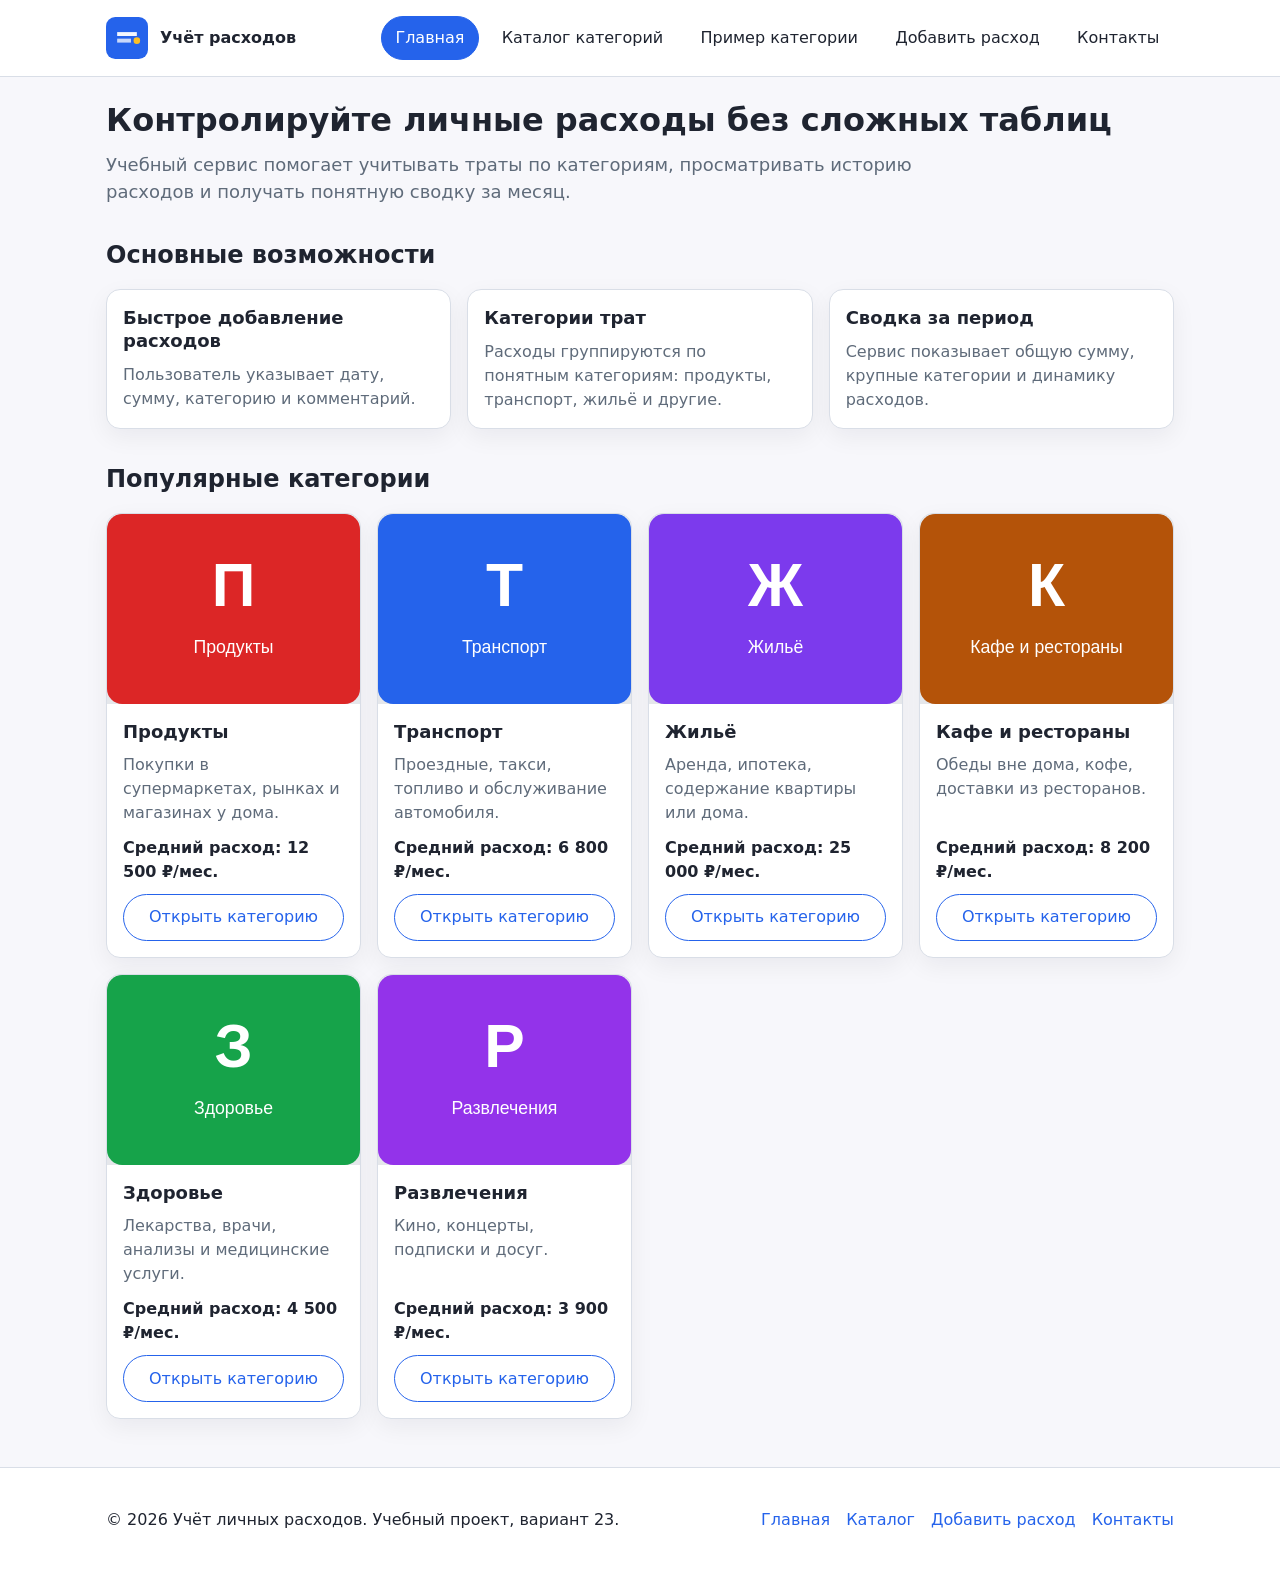
==== site/index.html @ f247008b "Создание веб-приложения про учёту личных расходов" ====
<!DOCTYPE html>
<html lang="ru">
<head>
  <meta charset="UTF-8">
  <meta name="viewport" content="width=device-width, initial-scale=1.0">
  <meta name="description" content="Главная страница учебного веб-приложения для учёта личных расходов.">
  <title>Учёт личных расходов — главная</title>
  <link rel="stylesheet" href="css/style.css">
</head>
<body>
  <a class="skip-link" href="#main">Перейти к основному содержимому</a>

  <header class="site-header">
    <div class="header-inner">
      <a class="logo" href="index.html">
        <img src="images/logo.svg" alt="Логотип сервиса «Учёт расходов»">
        <span>Учёт расходов</span>
      </a>

      <nav class="main-nav" aria-label="Основная навигация">
        <ul>
          <li><a href="index.html" aria-current="page">Главная</a></li>
          <li><a href="catalog.html">Каталог категорий</a></li>
          <li><a href="category.html">Пример категории</a></li>
          <li><a href="add.html">Добавить расход</a></li>
          <li><a href="contacts.html">Контакты</a></li>
        </ul>
      </nav>
    </div>
  </header>

  <main id="main">
    <h1 class="page-title">Контролируйте личные расходы без сложных таблиц</h1>
    <p class="lead">
      Учебный сервис помогает учитывать траты по категориям, просматривать историю
      расходов и получать понятную сводку за месяц.
    </p>

    <section class="section" aria-labelledby="features-title">
      <h2 id="features-title" class="section-title">Основные возможности</h2>
      <div class="grid">
        <article class="card">
          <div class="card-body">
            <h3 class="card-title">Быстрое добавление расходов</h3>
            <p class="card-text">
              Пользователь указывает дату, сумму, категорию и комментарий.
            </p>
          </div>
        </article>

        <article class="card">
          <div class="card-body">
            <h3 class="card-title">Категории трат</h3>
            <p class="card-text">
              Расходы группируются по понятным категориям: продукты, транспорт, жильё и другие.
            </p>
          </div>
        </article>

        <article class="card">
          <div class="card-body">
            <h3 class="card-title">Сводка за период</h3>
            <p class="card-text">
              Сервис показывает общую сумму, крупные категории и динамику расходов.
            </p>
          </div>
        </article>
      </div>
    </section>

    <section class="section" aria-labelledby="popular-title">
      <h2 id="popular-title" class="section-title">Популярные категории</h2>
      <div class="grid">
        <article class="card">
          <img class="card-media" src="images/cat-food.svg" alt="Категория расходов: продукты питания" loading="lazy">
          <div class="card-body">
            <h3 class="card-title"><a href="category.html">Продукты</a></h3>
            <p class="card-text">Покупки в супермаркетах, рынках и магазинах у дома.</p>
            <p class="metric">Средний расход: 12 500 ₽/мес.</p>
            <a class="button secondary" href="category.html">Открыть категорию</a>
          </div>
        </article>

        <article class="card">
          <img class="card-media" src="images/cat-transport.svg" alt="Категория расходов: транспорт" loading="lazy">
          <div class="card-body">
            <h3 class="card-title"><a href="category.html">Транспорт</a></h3>
            <p class="card-text">Проездные, такси, топливо и обслуживание автомобиля.</p>
            <p class="metric">Средний расход: 6 800 ₽/мес.</p>
            <a class="button secondary" href="category.html">Открыть категорию</a>
          </div>
        </article>

        <article class="card">
          <img class="card-media" src="images/cat-housing.svg" alt="Категория расходов: жильё" loading="lazy">
          <div class="card-body">
            <h3 class="card-title"><a href="category.html">Жильё</a></h3>
            <p class="card-text">Аренда, ипотека, содержание квартиры или дома.</p>
            <p class="metric">Средний расход: 25 000 ₽/мес.</p>
            <a class="button secondary" href="category.html">Открыть категорию</a>
          </div>
        </article>

        <article class="card">
          <img class="card-media" src="images/cat-cafe.svg" alt="Категория расходов: кафе и рестораны" loading="lazy">
          <div class="card-body">
            <h3 class="card-title"><a href="category.html">Кафе и рестораны</a></h3>
            <p class="card-text">Обеды вне дома, кофе, доставки из ресторанов.</p>
            <p class="metric">Средний расход: 8 200 ₽/мес.</p>
            <a class="button secondary" href="category.html">Открыть категорию</a>
          </div>
        </article>

        <article class="card">
          <img class="card-media" src="images/cat-health.svg" alt="Категория расходов: здоровье" loading="lazy">
          <div class="card-body">
            <h3 class="card-title"><a href="category.html">Здоровье</a></h3>
            <p class="card-text">Лекарства, врачи, анализы и медицинские услуги.</p>
            <p class="metric">Средний расход: 4 500 ₽/мес.</p>
            <a class="button secondary" href="category.html">Открыть категорию</a>
          </div>
        </article>

        <article class="card">
          <img class="card-media" src="images/cat-entertainment.svg" alt="Категория расходов: развлечения" loading="lazy">
          <div class="card-body">
            <h3 class="card-title"><a href="category.html">Развлечения</a></h3>
            <p class="card-text">Кино, концерты, подписки и досуг.</p>
            <p class="metric">Средний расход: 3 900 ₽/мес.</p>
            <a class="button secondary" href="category.html">Открыть категорию</a>
          </div>
        </article>
      </div>
    </section>
  </main>

  <footer class="site-footer">
    <div class="footer-inner">
      <p>© 2026 Учёт личных расходов. Учебный проект, вариант 23.</p>
      <nav aria-label="Навигация в подвале">
        <ul class="footer-nav">
          <li><a href="index.html">Главная</a></li>
          <li><a href="catalog.html">Каталог</a></li>
          <li><a href="add.html">Добавить расход</a></li>
          <li><a href="contacts.html">Контакты</a></li>
        </ul>
      </nav>
    </div>
  </footer>
</body>
</html>
---- site/css/style.css ----
:root {
  --bg: #f7f7fb;
  --text: #1f2430;
  --muted: #5f6b7a;
  --card: #ffffff;
  --accent: #2563eb;
  --accent-dark: #1d4ed8;
  --border: #d9dee7;
  --radius: 14px;
  --shadow: 0 8px 24px rgba(15, 23, 42, 0.06);
}

*,
*::before,
*::after {
  box-sizing: border-box;
}

html {
  -webkit-text-size-adjust: 100%;
}

body {
  margin: 0;
  font-family: Inter, system-ui, -apple-system, BlinkMacSystemFont, "Segoe UI", sans-serif;
  color: var(--text);
  background: var(--bg);
  line-height: 1.5;
  overflow-wrap: anywhere;
}

img {
  max-width: 100%;
  height: auto;
  display: block;
}

a {
  color: var(--accent);
  overflow-wrap: anywhere;
}

a:hover {
  color: var(--accent-dark);
}

.skip-link {
  position: absolute;
  left: -9999px;
  top: 0;
  background: #ffffff;
  color: var(--text);
  padding: 0.75rem 1rem;
  border-radius: 0 0 10px 0;
  z-index: 100;
}

.skip-link:focus {
  left: 1rem;
  top: 1rem;
}

.site-header {
  background: #ffffff;
  border-bottom: 1px solid var(--border);
}

.header-inner {
  max-width: 1100px;
  margin: 0 auto;
  padding: 1rem;
  display: flex;
  flex-wrap: wrap;
  align-items: center;
  justify-content: space-between;
  gap: 1rem;
}

.logo {
  display: inline-flex;
  align-items: center;
  gap: 0.75rem;
  font-weight: 700;
  text-decoration: none;
  color: var(--text);
}

.logo img {
  width: 42px;
  height: 42px;
}

.main-nav ul {
  list-style: none;
  display: flex;
  flex-wrap: wrap;
  gap: 0.5rem;
  margin: 0;
  padding: 0;
}

.main-nav a {
  display: inline-block;
  padding: 0.55rem 0.85rem;
  border-radius: 999px;
  text-decoration: none;
  color: var(--text);
  border: 1px solid transparent;
}

.main-nav a:hover,
.main-nav a:focus {
  background: #eef2ff;
  border-color: #c7d2fe;
}

.main-nav a[aria-current="page"] {
  background: var(--accent);
  color: #ffffff;
  border-color: var(--accent);
}

main {
  max-width: 1100px;
  margin: 0 auto;
  padding: 1.5rem 1rem 3rem;
}

.page-title {
  margin-top: 0;
  margin-bottom: 0.75rem;
  font-size: 2rem;
  line-height: 1.2;
}

.lead {
  margin-top: 0;
  margin-bottom: 2rem;
  font-size: 1.125rem;
  color: var(--muted);
  max-width: 75ch;
}

.section {
  margin-top: 2rem;
}

.section-title {
  margin-top: 0;
  margin-bottom: 1rem;
  font-size: 1.5rem;
}

.grid {
  display: grid;
  grid-template-columns: repeat(auto-fit, minmax(min(100%, 220px), 1fr));
  gap: 1rem;
}

.card {
  background: var(--card);
  border: 1px solid var(--border);
  border-radius: var(--radius);
  overflow: hidden;
  display: flex;
  flex-direction: column;
  box-shadow: var(--shadow);
}

.card-media {
  width: 100%;
  aspect-ratio: 4 / 3;
  object-fit: cover;
  background: #e5e7eb;
}

.card-body {
  padding: 1rem;
  display: flex;
  flex-direction: column;
  gap: 0.65rem;
  flex: 1;
}

.card-title {
  margin: 0;
  font-size: 1.125rem;
  line-height: 1.3;
}

.card-title a {
  color: inherit;
  text-decoration: none;
}

.card-title a:hover,
.card-title a:focus {
  text-decoration: underline;
}

.card-text {
  margin: 0;
  color: var(--muted);
  flex: 1 1 auto;
}

.metric {
  margin: 0;
  font-weight: 700;
}

.button {
  display: inline-flex;
  align-items: center;
  justify-content: center;
  gap: 0.5rem;
  padding: 0.65rem 1rem;
  border: 1px solid var(--accent);
  border-radius: 999px;
  background: var(--accent);
  color: #ffffff;
  text-decoration: none;
  font: inherit;
  cursor: pointer;
}

.button:hover,
.button:focus {
  background: var(--accent-dark);
  border-color: var(--accent-dark);
  color: #ffffff;
}

.button.secondary {
  background: #ffffff;
  color: var(--accent);
}

.button.secondary:hover,
.button.secondary:focus {
  background: #eff6ff;
  color: var(--accent-dark);
}

.card-body .button {
  margin-top: auto;
}

.filters {
  display: flex;
  flex-wrap: wrap;
  gap: 1rem;
  align-items: end;
  background: #ffffff;
  border: 1px solid var(--border);
  border-radius: var(--radius);
  padding: 1rem;
  margin-bottom: 1.5rem;
}

.filters .button {
  align-self: end;
}

.field {
  display: flex;
  flex-direction: column;
  gap: 0.35rem;
  min-width: min(100%, 180px);
  flex: 1 1 180px;
}

label {
  font-weight: 600;
}

input:not([type="checkbox"]):not([type="radio"]),
select,
textarea {
  font: inherit;
  width: 100%;
  padding: 0.6rem 0.75rem;
  border: 1px solid var(--border);
  border-radius: 10px;
  background: #ffffff;
  color: var(--text);
}

input[type="checkbox"],
input[type="radio"] {
  width: auto;
  height: auto;
  margin: 0;
}

.checkbox-label {
  display: flex;
  align-items: flex-start;
  gap: 0.5rem;
  font-weight: 600;
}

textarea {
  min-height: 120px;
  resize: vertical;
}

input:focus,
select:focus,
textarea:focus {
  outline: 3px solid #bfdbfe;
  outline-offset: 1px;
  border-color: var(--accent);
}

.form-grid {
  display: grid;
  grid-template-columns: repeat(auto-fit, minmax(min(100%, 220px), 1fr));
  gap: 1rem;
}

.form-actions {
  display: flex;
  flex-wrap: wrap;
  gap: 0.75rem;
  margin-top: 1rem;
}

.panel {
  background: #ffffff;
  border: 1px solid var(--border);
  border-radius: var(--radius);
  padding: 1rem;
  box-shadow: var(--shadow);
}

.summary {
  display: grid;
  grid-template-columns: repeat(auto-fit, minmax(min(100%, 180px), 1fr));
  gap: 1rem;
}

.summary-value {
  margin: 0;
  font-size: 1.5rem;
  font-weight: 700;
}

.summary-label {
  margin: 0;
  color: var(--muted);
}

.table-wrap {
  overflow-x: auto;
  max-width: 100%;
}

table {
  width: 100%;
  min-width: 560px;
  border-collapse: collapse;
  background: #ffffff;
}

caption {
  text-align: left;
  font-weight: 700;
  margin-bottom: 0.75rem;
}

th,
td {
  padding: 0.75rem;
  border-bottom: 1px solid var(--border);
  text-align: left;
  vertical-align: top;
  word-break: break-word;
}

th {
  background: #f9fafb;
}

.two-column {
  display: grid;
  grid-template-columns: minmax(0, 1.4fr) minmax(0, 1fr);
  gap: 1.5rem;
  align-items: start;
}

.contact-list {
  list-style: none;
  margin: 0;
  padding: 0;
  display: grid;
  gap: 0.75rem;
}

.schedule {
  display: grid;
  gap: 0.5rem;
  margin: 1rem 0 0;
}

.schedule div {
  display: flex;
  justify-content: space-between;
  gap: 1rem;
  border-bottom: 1px dashed var(--border);
  padding-bottom: 0.35rem;
}

.breadcrumb {
  margin: 0 0 1rem;
  padding: 0;
  list-style: none;
  display: flex;
  flex-wrap: wrap;
  gap: 0.5rem;
  color: var(--muted);
}

.breadcrumb a {
  color: var(--accent);
  text-decoration: none;
}

.breadcrumb a:hover,
.breadcrumb a:focus {
  text-decoration: underline;
}

.detail-figure {
  margin: 0 0 1.5rem;
}

.detail-image {
  width: 100%;
  max-width: 520px;
  border-radius: var(--radius);
  border: 1px solid var(--border);
}

.detail-figure figcaption {
  margin-top: 0.5rem;
}

.characteristics {
  display: grid;
  grid-template-columns: repeat(auto-fit, minmax(min(100%, 220px), 1fr));
  gap: 1rem;
  margin: 0;
}

.characteristics div {
  background: #ffffff;
  border: 1px solid var(--border);
  border-radius: var(--radius);
  padding: 1rem;
}

.characteristics dt {
  font-weight: 700;
  margin-bottom: 0.25rem;
}

.characteristics dd {
  margin: 0;
  color: var(--muted);
}

.inline-note {
  color: var(--muted);
  font-size: 0.95rem;
}

.site-footer {
  border-top: 1px solid var(--border);
  background: #ffffff;
}

.footer-inner {
  max-width: 1100px;
  margin: 0 auto;
  padding: 1.5rem 1rem;
  display: flex;
  flex-wrap: wrap;
  justify-content: space-between;
  gap: 1rem;
  align-items: center;
}

.footer-nav {
  list-style: none;
  display: flex;
  flex-wrap: wrap;
  gap: 1rem;
  margin: 0;
  padding: 0;
}

.footer-nav a {
  text-decoration: none;
}

.footer-nav a:hover,
.footer-nav a:focus {
  text-decoration: underline;
}

:focus-visible {
  outline: 3px solid #93c5fd;
  outline-offset: 2px;
}

@media (max-width: 820px) {
  .two-column {
    grid-template-columns: 1fr;
  }
}

@media (max-width: 720px) {
  .header-inner {
    flex-direction: column;
    align-items: flex-start;
  }

  .main-nav {
    width: 100%;
  }

  .main-nav ul {
    width: 100%;
    flex-direction: column;
  }

  .main-nav a {
    width: 100%;
  }

  .page-title {
    font-size: 1.75rem;
  }
}

@media (max-width: 420px) {
  main,
  .header-inner,
  .footer-inner {
    padding-left: 0.75rem;
    padding-right: 0.75rem;
  }

  .page-title {
    font-size: 1.5rem;
  }

  .section-title {
    font-size: 1.25rem;
  }

  .card-body,
  .panel,
  .filters {
    padding: 0.85rem;
  }

  th,
  td {
    padding: 0.55rem;
    font-size: 0.95rem;
  }
}
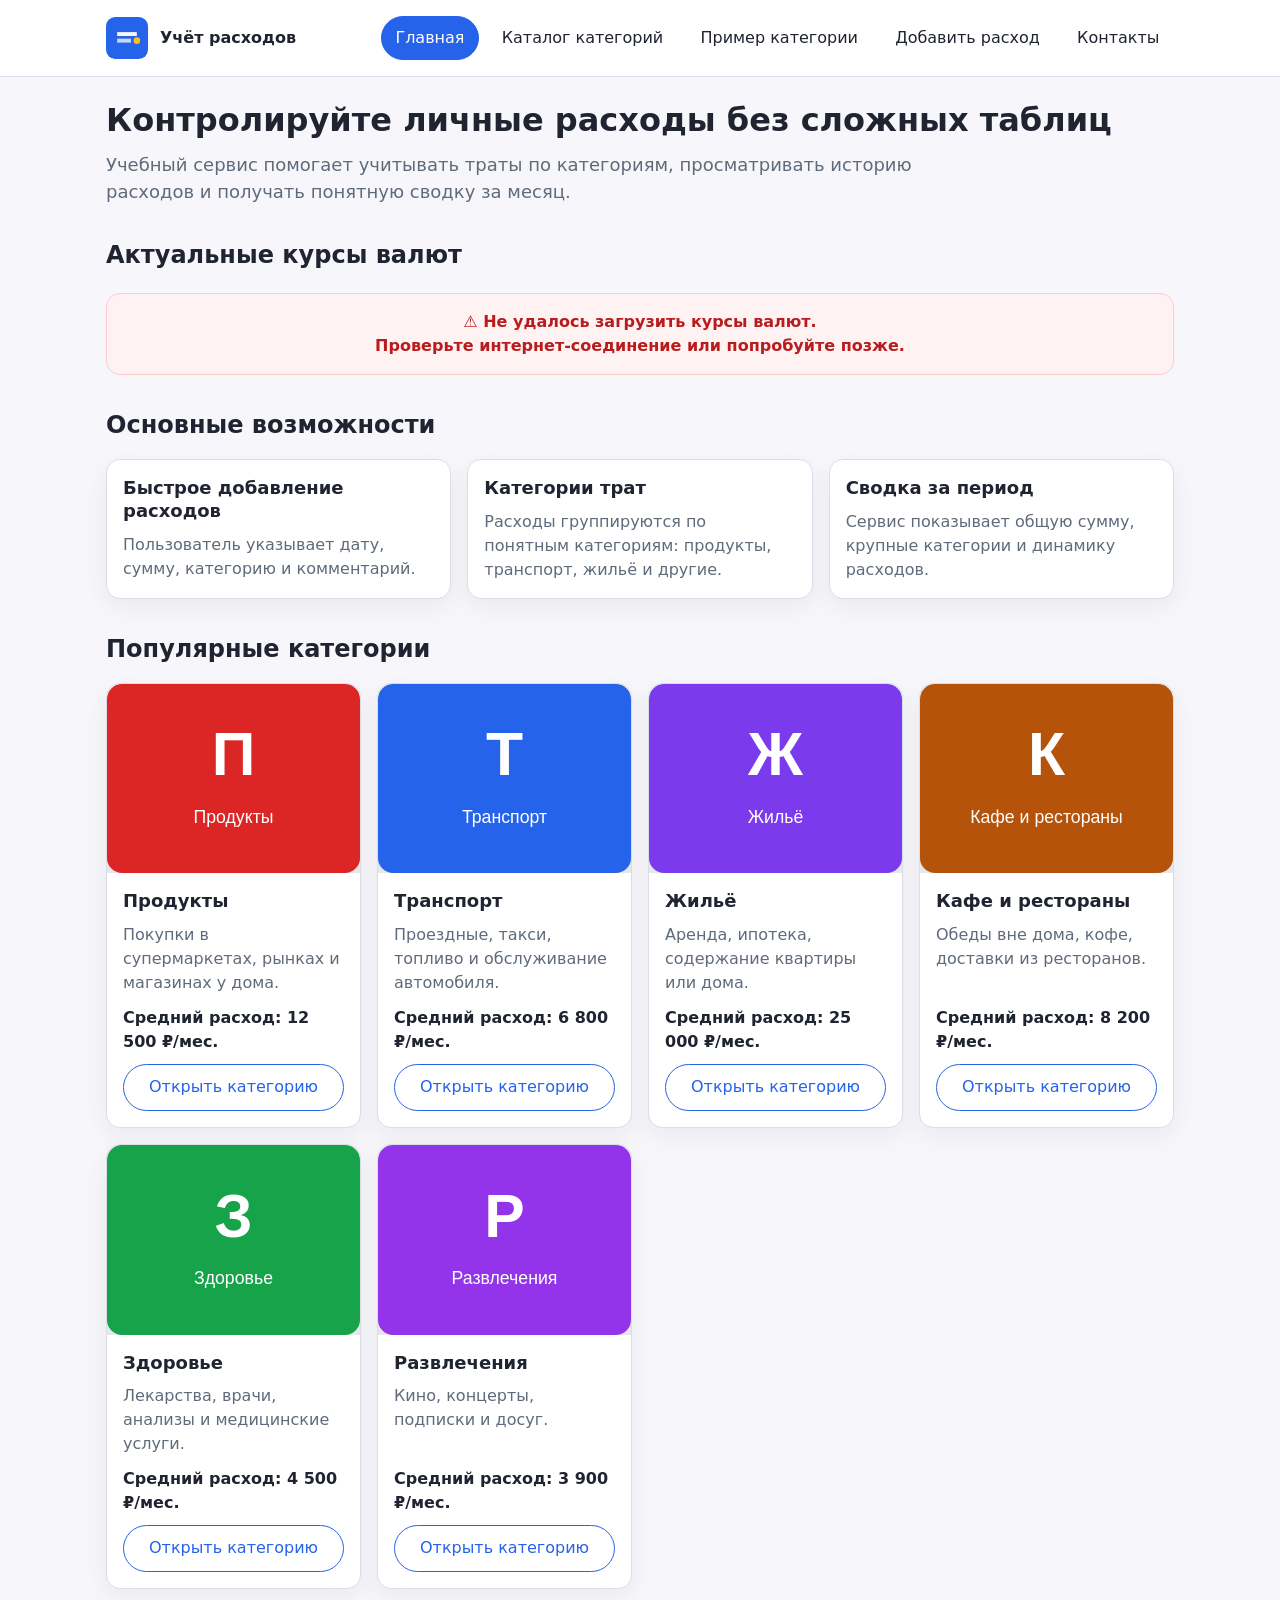
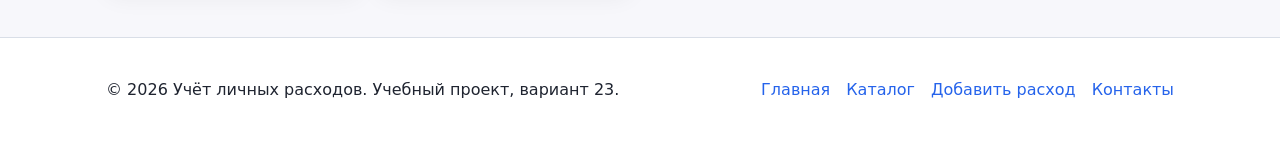
==== commit 4fd13319: "PR2: add main.js and connect to all pages" ====
--- a/site/index.html
+++ b/site/index.html
@@ -35,6 +35,14 @@
       Учебный сервис помогает учитывать траты по категориям, просматривать историю
       расходов и получать понятную сводку за месяц.
     </p>
+
+        <!-- Блок виджета курсов валют -->
+    <section id="exchange-rates-section" class="section">
+        <h2>Актуальные курсы валют</h2>
+        <div id="exchange-rates-widget">
+            <!-- Сюда JS вставит контент -->
+        </div>
+    </section>
 
     <section class="section" aria-labelledby="features-title">
       <h2 id="features-title" class="section-title">Основные возможности</h2>
@@ -147,5 +155,7 @@
       </nav>
     </div>
   </footer>
+
+  <script src="js/main.js"></script>
 </body>
 </html>
--- a/site/css/style.css
+++ b/site/css/style.css
@@ -571,4 +571,70 @@
     padding: 0.55rem;
     font-size: 0.95rem;
   }
+}
+
+/* Стили для виджета курсов */
+.rates-grid {
+    display: grid;
+    grid-template-columns: repeat(auto-fit, minmax(150px, 1fr));
+    gap: 1rem;
+    margin-bottom: 0.5rem;
+}
+
+.rate-card {
+    background: #ffffff;
+    border: 1px solid var(--border);
+    border-radius: var(--radius);
+    padding: 1rem;
+    text-align: center;
+    box-shadow: var(--shadow);
+}
+
+.rate-card h4 {
+    margin: 0 0 0.5rem;
+    color: var(--muted);
+    font-size: 0.9rem;
+    text-transform: uppercase;
+}
+
+.rate-value {
+    margin: 0;
+    font-size: 1.25rem;
+    font-weight: 700;
+    color: var(--text);
+}
+
+.trend-up {
+    color: #dc2626; 
+    font-size: 0.85rem;
+    font-weight: 600;
+}
+
+.trend-down {
+    color: #16a34a;
+    font-size: 0.85rem;
+    font-weight: 600;
+}
+
+.update-time {
+    display: block;
+    color: var(--muted);
+    font-size: 0.8rem;
+    text-align: right;
+}
+
+.loading-state {
+    text-align: center;
+    color: var(--accent);
+    font-style: italic;
+}
+
+.error-message-network {
+    background: #fef2f2;
+    border: 1px solid #fecaca;
+    color: #b91c1c;
+    padding: 1rem;
+    border-radius: var(--radius);
+    text-align: center;
+    font-weight: 600;
 }
